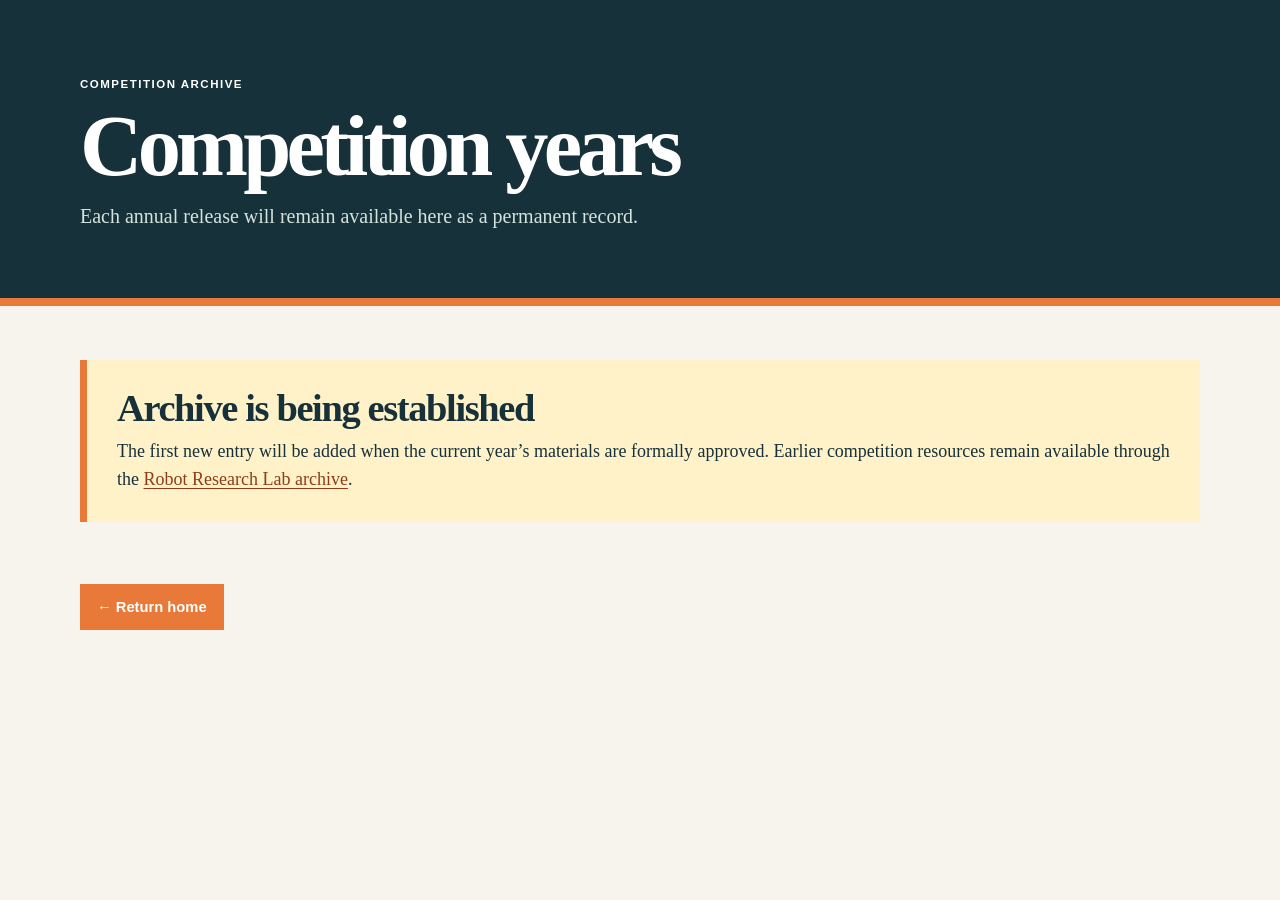
==== years/index.html @ 169e6aa1 "Initialize competition resource archive site" ====
<!doctype html>
<html lang="en"><head><meta charset="utf-8"><meta name="viewport" content="width=device-width, initial-scale=1"><title>Archive | ASEE Model Design Competition</title><link rel="stylesheet" href="../assets/styles.css"></head>
<body><header class="site-header"><div class="shell"><p class="eyebrow">Competition archive</p><h1>Competition years</h1><p class="subtitle">Each annual release will remain available here as a permanent record.</p></div></header>
<main class="shell"><section class="notice"><h2>Archive is being established</h2><p>The first new entry will be added when the current year’s materials are formally approved. Earlier competition resources remain available through the <a href="https://robotresearchlab.com/asee-model-design-competition/">Robot Research Lab archive</a>.</p></section><p><a class="button" href="../">← Return home</a></p></main></body></html>
---- assets/styles.css ----
:root { --ink:#17313a; --paper:#f7f4ed; --orange:#e87938; --mint:#bbd8c2; --line:#c8d0c9; }
* { box-sizing:border-box; }
html { scroll-behavior:smooth; }
body { margin:0; color:var(--ink); background:var(--paper); font-family:Georgia, "Times New Roman", serif; font-size:18px; line-height:1.55; }
.shell { width:min(1120px, calc(100% - 40px)); margin:auto; }
.skip-link { position:absolute; left:-999px; }
.skip-link:focus { left:1rem; top:1rem; z-index:2; padding:.5rem; background:white; }
.site-header { padding:76px 0 66px; color:white; background:var(--ink); border-bottom:8px solid var(--orange); }
h1,h2,h3,p { margin-top:0; }
h1 { max-width:760px; margin-bottom:12px; font-size:clamp(2.5rem, 7vw, 5.4rem); line-height:.98; letter-spacing:-.055em; }
h2 { font-size:clamp(1.6rem, 3vw, 2.6rem); line-height:1.05; letter-spacing:-.035em; }
h3 { font-size:1.3rem; line-height:1.1; }
.subtitle { max-width:700px; margin:0; font-size:1.25rem; color:#d5e3de; }
.eyebrow,.number { margin-bottom:10px; font-family:Arial,sans-serif; font-weight:bold; font-size:.72rem; letter-spacing:.13em; text-transform:uppercase; }
main { padding:54px 0 72px; }
.notice { margin-bottom:62px; padding:28px 30px; background:#fff2c9; border-left:7px solid var(--orange); }
.notice h2 { margin-bottom:10px; }
.notice p:last-child { margin-bottom:0; }
.intro { display:flex; align-items:end; justify-content:space-between; gap:32px; margin-bottom:38px; }
.intro h2 { margin-bottom:0; max-width:560px; }
.intro p:not(.eyebrow) { max-width:640px; }
.button { display:inline-block; padding:12px 17px; font-family:Arial,sans-serif; font-size:.92rem; font-weight:bold; text-decoration:none; white-space:nowrap; background:var(--orange); color:white; }
.button:hover,.button:focus { background:#bd5923; }
.button.muted { background:#9aa39c; pointer-events:none; cursor:default; }
.cards { display:grid; grid-template-columns:repeat(3, 1fr); gap:18px; margin-bottom:70px; }
.cards article { min-height:235px; padding:28px; background:white; border-top:5px solid var(--mint); box-shadow:0 2px 0 rgba(23,49,58,.12); }
.number { color:var(--orange); }
.cards p:last-child { margin-bottom:0; font-size:.96rem; }
.two-column { display:grid; grid-template-columns:1fr 1fr; gap:64px; padding-top:44px; border-top:1px solid var(--line); }
.two-column h2 { font-size:1.8rem; }
a { color:#8f3c16; text-decoration-thickness:1px; text-underline-offset:3px; }
.small { font-family:Arial,sans-serif; font-size:.82rem; color:#52636a; }
footer { padding:27px 0; color:#d5e3de; background:var(--ink); font-family:Arial,sans-serif; font-size:.82rem; }
.footer-content { display:flex; justify-content:space-between; gap:25px; }
.footer-content p { margin:0; }
@media (max-width:700px) { .site-header { padding:54px 0 45px; } .intro,.footer-content { display:block; } .intro .button { margin-top:12px; } .cards,.two-column { grid-template-columns:1fr; gap:18px; } .cards { margin-bottom:50px; } .two-column { gap:32px; } }
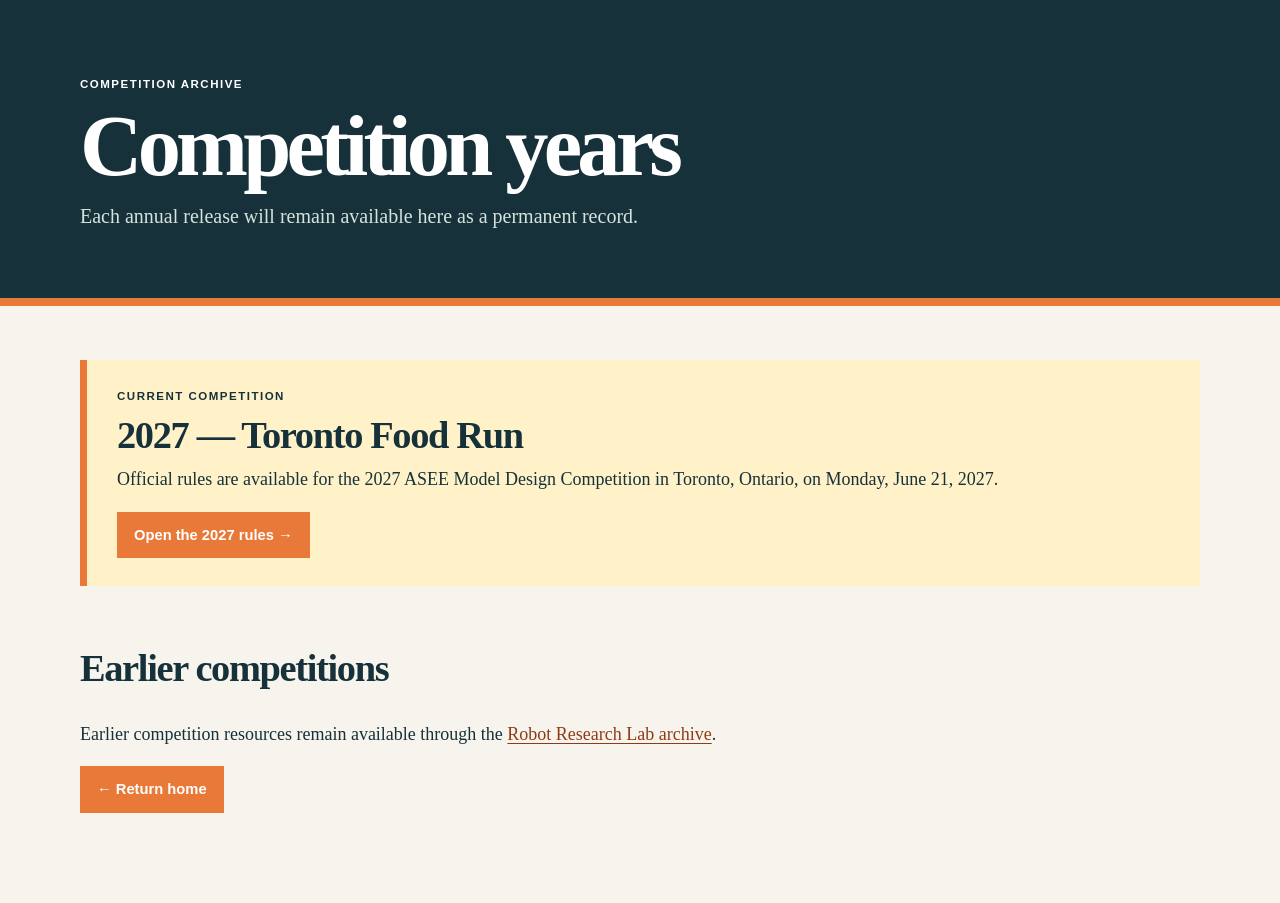
==== commit a0085d87: "Publish 2027 Toronto Food Run rules" ====
--- a/years/index.html
+++ b/years/index.html
@@ -1,4 +1,4 @@
 <!doctype html>
 <html lang="en"><head><meta charset="utf-8"><meta name="viewport" content="width=device-width, initial-scale=1"><title>Archive | ASEE Model Design Competition</title><link rel="stylesheet" href="../assets/styles.css"></head>
 <body><header class="site-header"><div class="shell"><p class="eyebrow">Competition archive</p><h1>Competition years</h1><p class="subtitle">Each annual release will remain available here as a permanent record.</p></div></header>
-<main class="shell"><section class="notice"><h2>Archive is being established</h2><p>The first new entry will be added when the current year’s materials are formally approved. Earlier competition resources remain available through the <a href="https://robotresearchlab.com/asee-model-design-competition/">Robot Research Lab archive</a>.</p></section><p><a class="button" href="../">← Return home</a></p></main></body></html>
+<main class="shell"><section class="notice"><p class="eyebrow">Current competition</p><h2>2027 — Toronto Food Run</h2><p>Official rules are available for the 2027 ASEE Model Design Competition in Toronto, Ontario, on Monday, June 21, 2027.</p><p><a class="button" href="2027/">Open the 2027 rules →</a></p></section><section><h2>Earlier competitions</h2><p>Earlier competition resources remain available through the <a href="https://robotresearchlab.com/asee-model-design-competition/">Robot Research Lab archive</a>.</p></section><p><a class="button" href="../">← Return home</a></p></main></body></html>
